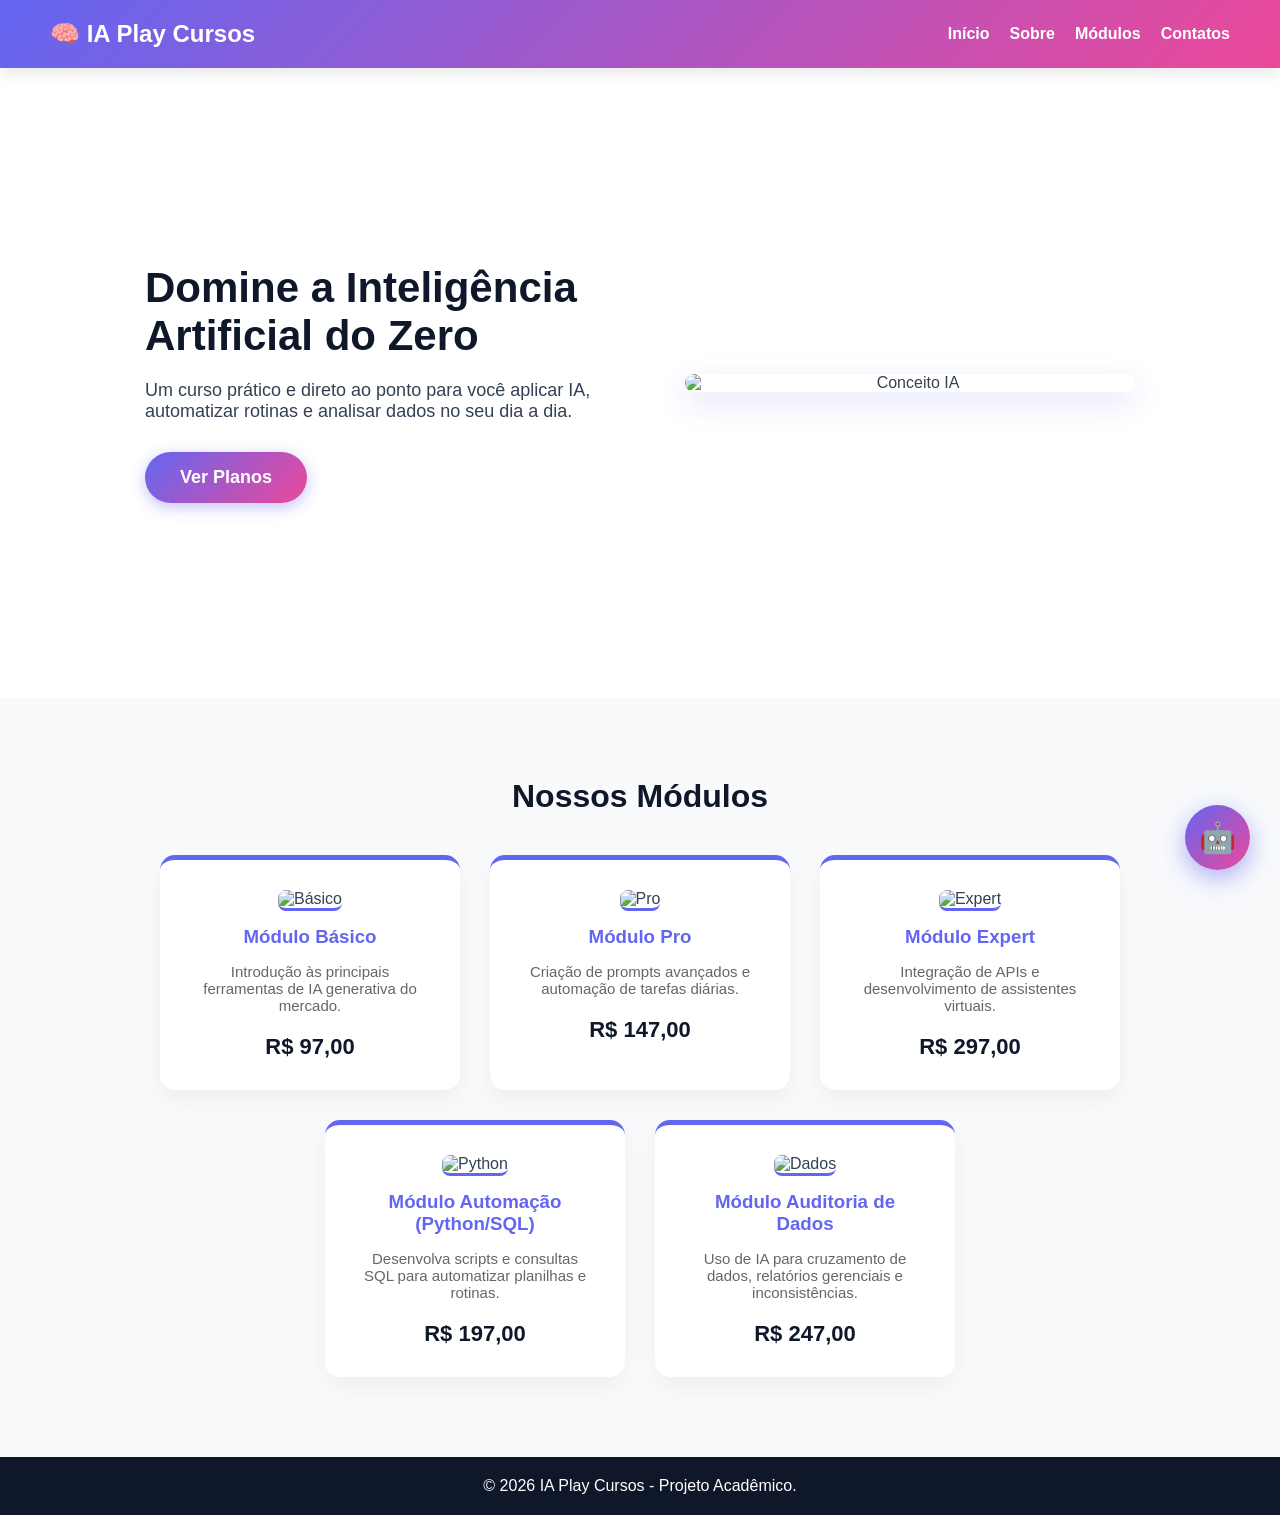
==== index.html @ ae582a71 "Add files via upload" ====
<!DOCTYPE html>
<html lang="pt-BR">
<head>
    <meta charset="UTF-8">
    <meta name="viewport" content="width=device-width, initial-scale=1.0">
    <title>IA Play - Cursos de Inteligência Artificial</title>
    <link rel="stylesheet" href="style.css">
</head>
<body>

    <!-- CABEÇALHO -->
    <header>
        <div class="logo">
            <h1>🧠 IA Play Cursos</h1>
        </div>
        <nav>
            <ul>
                <li><a href="index.html">Início</a></li>
                <li><a href="sobre.html">Sobre</a></li>
                <li><a href="index.html#modulos">Módulos</a></li>
                <li><a href="contato.html">Contatos</a></li>
            </ul>
        </nav>
    </header>

    <main>
        <!-- SEÇÃO INÍCIO (HERO COM IMAGEM) -->
        <section id="inicio" class="hero" style="display: flex; align-items: center; justify-content: center; gap: 40px; flex-wrap: wrap;">
            <div style="max-width: 500px; text-align: left;">
                <h2 style="font-size: 42px;">Domine a Inteligência Artificial do Zero</h2>
                <p>Um curso prático e direto ao ponto para você aplicar IA, automatizar rotinas e analisar dados no seu dia a dia.</p>
                <a href="index.html#modulos" class="btn-comprar">Ver Planos</a>
            </div>
            <img src="https://images.unsplash.com/photo-1677442136019-21780ecad995?auto=format&fit=crop&w=500&q=80" alt="Conceito IA" style="width: 100%; max-width: 450px; border-radius: 20px; box-shadow: 0 10px 30px rgba(99, 102, 241, 0.2);">
        </section>

        <!-- SEÇÃO MÓDULOS (FLEXBOX COM IMAGENS) -->
        <section id="modulos" class="modulos">
            <h2>Nossos Módulos</h2>
            <div class="container-cards">
                <div class="card">
                    <img src="https://images.unsplash.com/photo-1550751827-4bd374c3f58b?auto=format&fit=crop&w=300&q=80" alt="Básico" class="img-card">
                    <h3>Módulo Básico</h3>
                    <p>Introdução às principais ferramentas de IA generativa do mercado.</p>
                    <span class="preco">R$ 97,00</span>
                </div>
                <div class="card">
                    <img src="https://images.unsplash.com/photo-1526374965328-7f61d4dc18c5?auto=format&fit=crop&w=300&q=80" alt="Pro" class="img-card">
                    <h3>Módulo Pro</h3>
                    <p>Criação de prompts avançados e automação de tarefas diárias.</p>
                    <span class="preco">R$ 147,00</span>
                </div>
                <div class="card">
                    <img src="https://images.unsplash.com/photo-1518770660439-4636190af475?auto=format&fit=crop&w=300&q=80" alt="Expert" class="img-card">
                    <h3>Módulo Expert</h3>
                    <p>Integração de APIs e desenvolvimento de assistentes virtuais.</p>
                    <span class="preco">R$ 297,00</span>
                </div>
                <div class="card">
                    <img src="https://rickconlee.com/wp-content/uploads/2022/09/python-scripts-scaled-1-1200x800.webp" alt="Python" class="img-card">
                    <h3>Módulo Automação (Python/SQL)</h3>
                    <p>Desenvolva scripts e consultas SQL para automatizar planilhas e rotinas.</p>
                    <span class="preco">R$ 197,00</span>
                </div>
                <div class="card">
                    <img src="https://images.unsplash.com/photo-1551288049-bebda4e38f71?auto=format&fit=crop&w=300&q=80" alt="Dados" class="img-card">
                    <h3>Módulo Auditoria de Dados</h3>
                    <p>Uso de IA para cruzamento de dados, relatórios gerenciais e inconsistências.</p>
                    <span class="preco">R$ 247,00</span>
                </div>
            </div>
        </section>
    </main>

    <!-- RODAPÉ -->
    <footer>
        <p>&copy; 2026 IA Play Cursos - Projeto Acadêmico.</p>
    </footer>

    <!-- CHATBOT FLUTUANTE -->
    <div class="chatbot-container">
        <button id="btn-toggle-chat" class="btn-toggle-chat">🤖</button>
        <div id="janela-chat" class="janela-chat" style="display: none;">
            <div class="chat-header">
                <h3>Suporte IA Play</h3>
                <button id="btn-fechar-chat">✖</button>
            </div>
            
            <div class="api-config-area">
                <input type="password" id="api-key-input" placeholder="Cole sua API Key (AIza...) aqui..." autocomplete="off">
                <select id="modelo-select" class="modelo-select">
                    <option value="gemini-3.5-flash">Modelo: Gemini 3.5 Flash (Lançamento 2026)</option>
                    <option value="gemini-2.5-flash">Modelo: Gemini 2.5 Flash (Estável)</option>
                </select>
            </div>

            <div id="chat-historico" class="chat-historico">
                <div class="mensagem ia">Olá! Sou o assistente virtual do IA Play. Como posso ajudar com os nossos cursos hoje?</div>
            </div>
            
            <!-- BOTÕES DE FAQ -->
            <div class="faq-sugestoes">
                <button class="btn-faq">Quais são os cursos?</button>
                <button class="btn-faq">Qual o valor do Módulo Automação?</button>
                <button class="btn-faq">Como funciona o suporte?</button>
            </div>

            <div class="chat-input-area">
                <input type="text" id="chat-input" placeholder="Digite sua dúvida..." autocomplete="off">
                <button id="btn-enviar">Enviar</button>
            </div>
        </div>
    </div>

    <script src="script.js"></script>
</body>
</html>
---- style.css ----
/* =========================================
   RESET E VARIÁVEIS GERAIS
========================================= */
* {
    margin: 0;
    padding: 0;
    box-sizing: border-box;
    font-family: 'Segoe UI', Tahoma, Geneva, Verdana, sans-serif;
    scroll-behavior: smooth;
}

:root {
    --cor-primaria: #0f172a; 
    --cor-secundaria: #6366f1; 
    --cor-destaque: #ec4899; 
    --cor-fundo: #f8fafc; 
    --cor-texto: #334155; 
    --cor-branca: #ffffff;
    --gradiente-ia: linear-gradient(135deg, var(--cor-secundaria), var(--cor-destaque));
}

body {
    background-color: var(--cor-fundo);
    color: var(--cor-texto);
}

/* =========================================
   CABEÇALHO E NAVEGAÇÃO
========================================= */
header {
    background: var(--gradiente-ia);
    color: var(--cor-branca);
    display: flex;
    justify-content: space-between;
    align-items: center;
    padding: 20px 50px;
    position: sticky;
    top: 0;
    z-index: 100;
    box-shadow: 0 4px 15px rgba(0,0,0,0.1);
}

header .logo h1 {
    font-size: 24px;
}

nav ul {
    list-style: none;
    display: flex;
    gap: 20px;
}

nav ul li a {
    color: var(--cor-branca);
    text-decoration: none;
    font-weight: bold;
    transition: 0.3s;
}

nav ul li a:hover {
    color: #e2e8f0;
}

/* =========================================
   SEÇÕES PRINCIPAIS E BOTÕES
========================================= */
section {
    padding: 80px 20px;
    text-align: center;
    min-height: 70vh;
}

section h2 {
    font-size: 32px;
    margin-bottom: 20px;
    color: var(--cor-primaria);
}

.hero {
    background-color: var(--cor-branca);
    padding: 100px 20px;
}

.hero p {
    font-size: 18px;
    margin-bottom: 30px;
}

.btn-comprar {
    background: var(--gradiente-ia);
    color: var(--cor-branca);
    padding: 15px 35px;
    text-decoration: none;
    border-radius: 30px;
    font-weight: bold;
    font-size: 18px;
    display: inline-block;
    transition: all 0.3s ease;
    border: none;
    box-shadow: 0 4px 15px rgba(99, 102, 241, 0.4);
}

.btn-comprar:hover {
    transform: scale(1.05);
    box-shadow: 0 6px 20px rgba(236, 72, 153, 0.5);
}

/* =========================================
   CARDS DE PRODUTOS (FLEXBOX)
========================================= */
.container-cards {
    display: flex;
    justify-content: center;
    gap: 30px;
    flex-wrap: wrap;
    margin-top: 40px;
}

.card {
    background-color: var(--cor-branca);
    width: 300px;
    padding: 30px;
    border-radius: 15px;
    box-shadow: 0 10px 25px rgba(0,0,0,0.05);
    transition: all 0.3s ease;
    border-top: 5px solid var(--cor-secundaria);
    position: relative;
    overflow: hidden;
}

.card:hover {
    transform: translateY(-12px);
    box-shadow: 0 15px 35px rgba(99, 102, 241, 0.2);
    border-top: 5px solid var(--cor-destaque);
}

.img-card {
    width: 100%;
    height: 160px;
    object-fit: cover;
    border-radius: 8px;
    margin-bottom: 15px;
    border-bottom: 3px solid var(--cor-secundaria);
}

.card h3 {
    margin-bottom: 15px;
    color: var(--cor-secundaria);
}

.card p {
    margin-bottom: 20px;
    font-size: 15px;
    color: #666;
}

.card .preco {
    font-size: 22px;
    font-weight: bold;
    color: var(--cor-primaria);
}

/* =========================================
   INTERFACE DO CHATBOT FLUTUANTE
========================================= */
.btn-toggle-chat {
    position: fixed;
    bottom: 30px;
    right: 30px;
    width: 65px;
    height: 65px;
    border-radius: 50%;
    background: var(--gradiente-ia);
    color: var(--cor-branca);
    font-size: 30px;
    border: none;
    cursor: pointer;
    box-shadow: 0 8px 25px rgba(99, 102, 241, 0.5);
    z-index: 999;
    transition: transform 0.3s ease;
}

.btn-toggle-chat:hover {
    transform: scale(1.1);
}

.janela-chat {
    position: fixed;
    bottom: 110px;
    right: 30px;
    width: 350px;
    height: 500px;
    background-color: var(--cor-branca);
    border-radius: 15px;
    box-shadow: 0 10px 40px rgba(0,0,0,0.2);
    display: flex;
    flex-direction: column;
    overflow: hidden;
    z-index: 999;
    border: 1px solid #e2e8f0;
}

.chat-header {
    background: var(--gradiente-ia);
    color: var(--cor-branca);
    padding: 15px 20px;
    display: flex;
    justify-content: space-between;
    align-items: center;
}

.chat-header h3 {
    font-size: 16px;
    margin: 0;
}

#btn-fechar-chat {
    background: transparent;
    border: none;
    color: var(--cor-branca);
    font-size: 18px;
    cursor: pointer;
}

.api-config-area {
    background-color: #fffbeb;
    padding: 10px;
    border-bottom: 1px solid #fcd34d;
}

#api-key-input {
    width: 100%;
    padding: 8px;
    border: 1px solid #fcd34d;
    border-radius: 5px;
    font-size: 12px;
    outline: none;
}

.modelo-select {
    width: 100%;
    padding: 8px;
    margin-top: 8px;
    border: 1px solid #fcd34d;
    border-radius: 5px;
    font-size: 12px;
    outline: none;
    background-color: var(--cor-branca);
    color: var(--cor-texto);
    cursor: pointer;
}

.chat-historico {
    flex: 1;
    padding: 15px;
    overflow-y: auto;
    display: flex;
    flex-direction: column;
    gap: 15px;
    background-color: #f8fafc;
}

.mensagem {
    max-width: 85%;
    padding: 10px 15px;
    border-radius: 12px;
    font-size: 14px;
    line-height: 1.4;
    text-align: left;
}

.mensagem.usuario {
    background: var(--cor-secundaria);
    color: var(--cor-branca);
    align-self: flex-end;
    border-bottom-right-radius: 0;
}

.mensagem.ia {
    background-color: #e2e8f0;
    color: var(--cor-texto);
    align-self: flex-start;
    border-bottom-left-radius: 0;
}

/* =========================================
   FAQ CHIPS (PERGUNTAS FREQUENTES)
========================================= */
.faq-sugestoes {
    display: flex;
    gap: 8px;
    padding: 10px 15px;
    background-color: var(--cor-branca);
    border-top: 1px solid #e2e8f0;
    overflow-x: auto;
    white-space: nowrap;
}

.faq-sugestoes::-webkit-scrollbar {
    display: none;
}

.btn-faq {
    background-color: #f1f5f9;
    color: var(--cor-texto);
    border: 1px solid #cbd5e1;
    padding: 8px 14px;
    border-radius: 20px;
    font-size: 12px;
    cursor: pointer;
    transition: all 0.2s ease;
}

.btn-faq:hover {
    background-color: var(--cor-secundaria);
    color: var(--cor-branca);
    border-color: var(--cor-secundaria);
}

.chat-input-area {
    display: flex;
    padding: 15px;
    background-color: var(--cor-branca);
    border-top: 1px solid #e2e8f0;
}

#chat-input {
    flex: 1;
    padding: 10px;
    border: 1px solid #cbd5e1;
    border-radius: 8px;
    outline: none;
    font-size: 14px;
}

#btn-enviar {
    background: var(--cor-secundaria);
    color: var(--cor-branca);
    border: none;
    padding: 0 15px;
    margin-left: 10px;
    border-radius: 8px;
    cursor: pointer;
    font-weight: bold;
    transition: 0.3s;
}

#btn-enviar:hover {
    background: var(--cor-destaque);
}

/* =========================================
   RODAPÉ
========================================= */
footer {
    background-color: var(--cor-primaria);
    color: var(--cor-branca);
    text-align: center;
    padding: 20px;
}

/* =========================================
   RESPONSIVIDADE (Mobile)
========================================= */
@media (max-width: 768px) {
    header {
        flex-direction: column;
        gap: 15px;
        text-align: center;
        padding: 15px 20px;
    }

    nav ul {
        flex-wrap: wrap;
        justify-content: center;
        gap: 10px;
    }

    section {
        padding: 50px 15px;
    }

    .hero h2 {
        font-size: 26px;
    }

    .container-cards {
        flex-direction: column;
        align-items: center;
    }

    .card {
        width: 100%;
        max-width: 350px;
    }

    .janela-chat {
        width: 90%;
        right: 5%;
        bottom: 100px;
        height: 480px; /* Um pouco maior para caber os botões FAQ */
    }
}
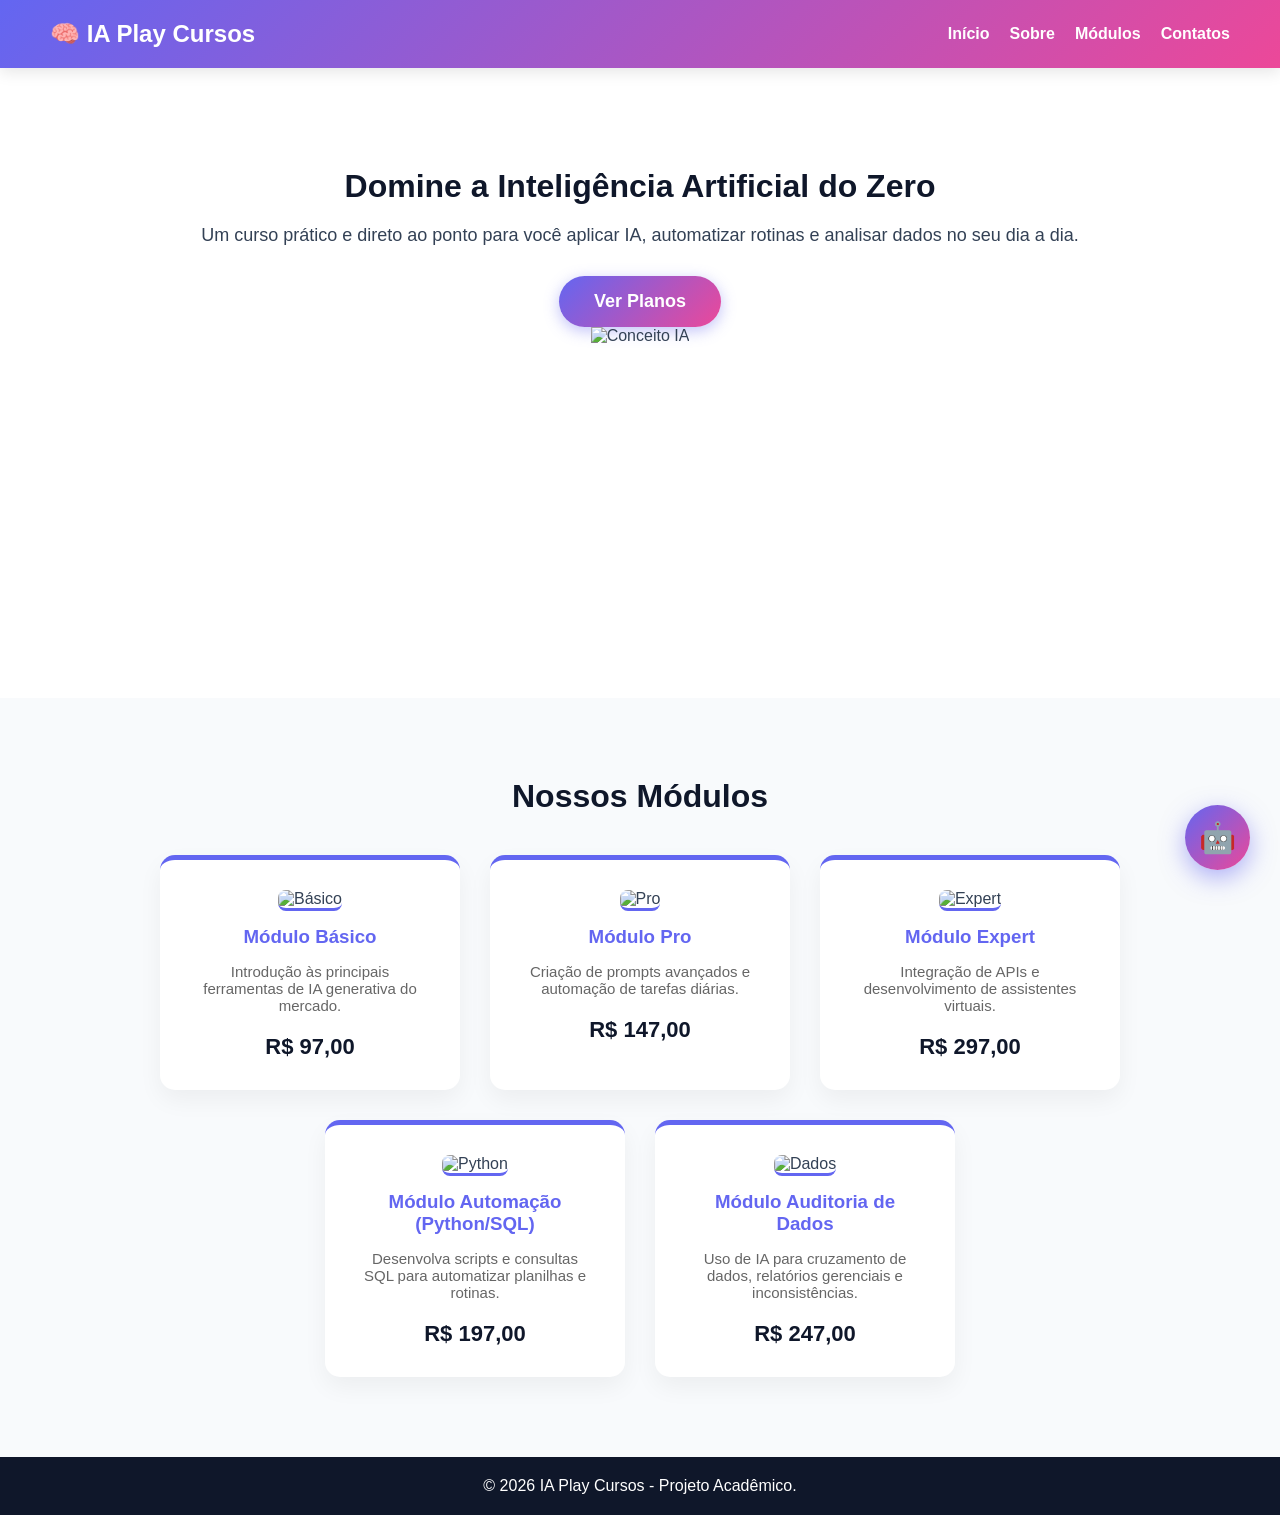
==== commit 838fcba6: "Update index.html Chatbot conversacional com memória de nome" ====
--- a/index.html
+++ b/index.html
@@ -25,13 +25,13 @@
 
     <main>
         <!-- SEÇÃO INÍCIO (HERO COM IMAGEM) -->
-        <section id="inicio" class="hero" style="display: flex; align-items: center; justify-content: center; gap: 40px; flex-wrap: wrap;">
-            <div style="max-width: 500px; text-align: left;">
-                <h2 style="font-size: 42px;">Domine a Inteligência Artificial do Zero</h2>
+        <section id="inicio" class="hero hero-inicio">
+            <div class="hero-texto">
+                <h2>Domine a Inteligência Artificial do Zero</h2>
                 <p>Um curso prático e direto ao ponto para você aplicar IA, automatizar rotinas e analisar dados no seu dia a dia.</p>
                 <a href="index.html#modulos" class="btn-comprar">Ver Planos</a>
             </div>
-            <img src="https://images.unsplash.com/photo-1677442136019-21780ecad995?auto=format&fit=crop&w=500&q=80" alt="Conceito IA" style="width: 100%; max-width: 450px; border-radius: 20px; box-shadow: 0 10px 30px rgba(99, 102, 241, 0.2);">
+            <img src="https://images.unsplash.com/photo-1677442136019-21780ecad995?auto=format&fit=crop&w=500&q=80" alt="Conceito IA" class="hero-imagem">
         </section>
 
         <!-- SEÇÃO MÓDULOS (FLEXBOX COM IMAGENS) -->
@@ -57,7 +57,7 @@
                     <span class="preco">R$ 297,00</span>
                 </div>
                 <div class="card">
-                    <img src="https://rickconlee.com/wp-content/uploads/2022/09/python-scripts-scaled-1-1200x800.webp" alt="Python" class="img-card">
+                    <img src="https://images.unsplash.com/photo-1526379095098-d400fd0bf935?auto=format&fit=crop&w=300&q=80" alt="Python" class="img-card">
                     <h3>Módulo Automação (Python/SQL)</h3>
                     <p>Desenvolva scripts e consultas SQL para automatizar planilhas e rotinas.</p>
                     <span class="preco">R$ 197,00</span>
@@ -95,7 +95,7 @@
             </div>
 
             <div id="chat-historico" class="chat-historico">
-                <div class="mensagem ia">Olá! Sou o assistente virtual do IA Play. Como posso ajudar com os nossos cursos hoje?</div>
+                <div class="mensagem ia">Olá! Sou a Mia, assistente virtual da IA Play Cursos. Qual é o seu nome?</div>
             </div>
             
             <!-- BOTÕES DE FAQ -->
@@ -114,4 +114,4 @@
 
     <script src="script.js"></script>
 </body>
-</html>+</html>
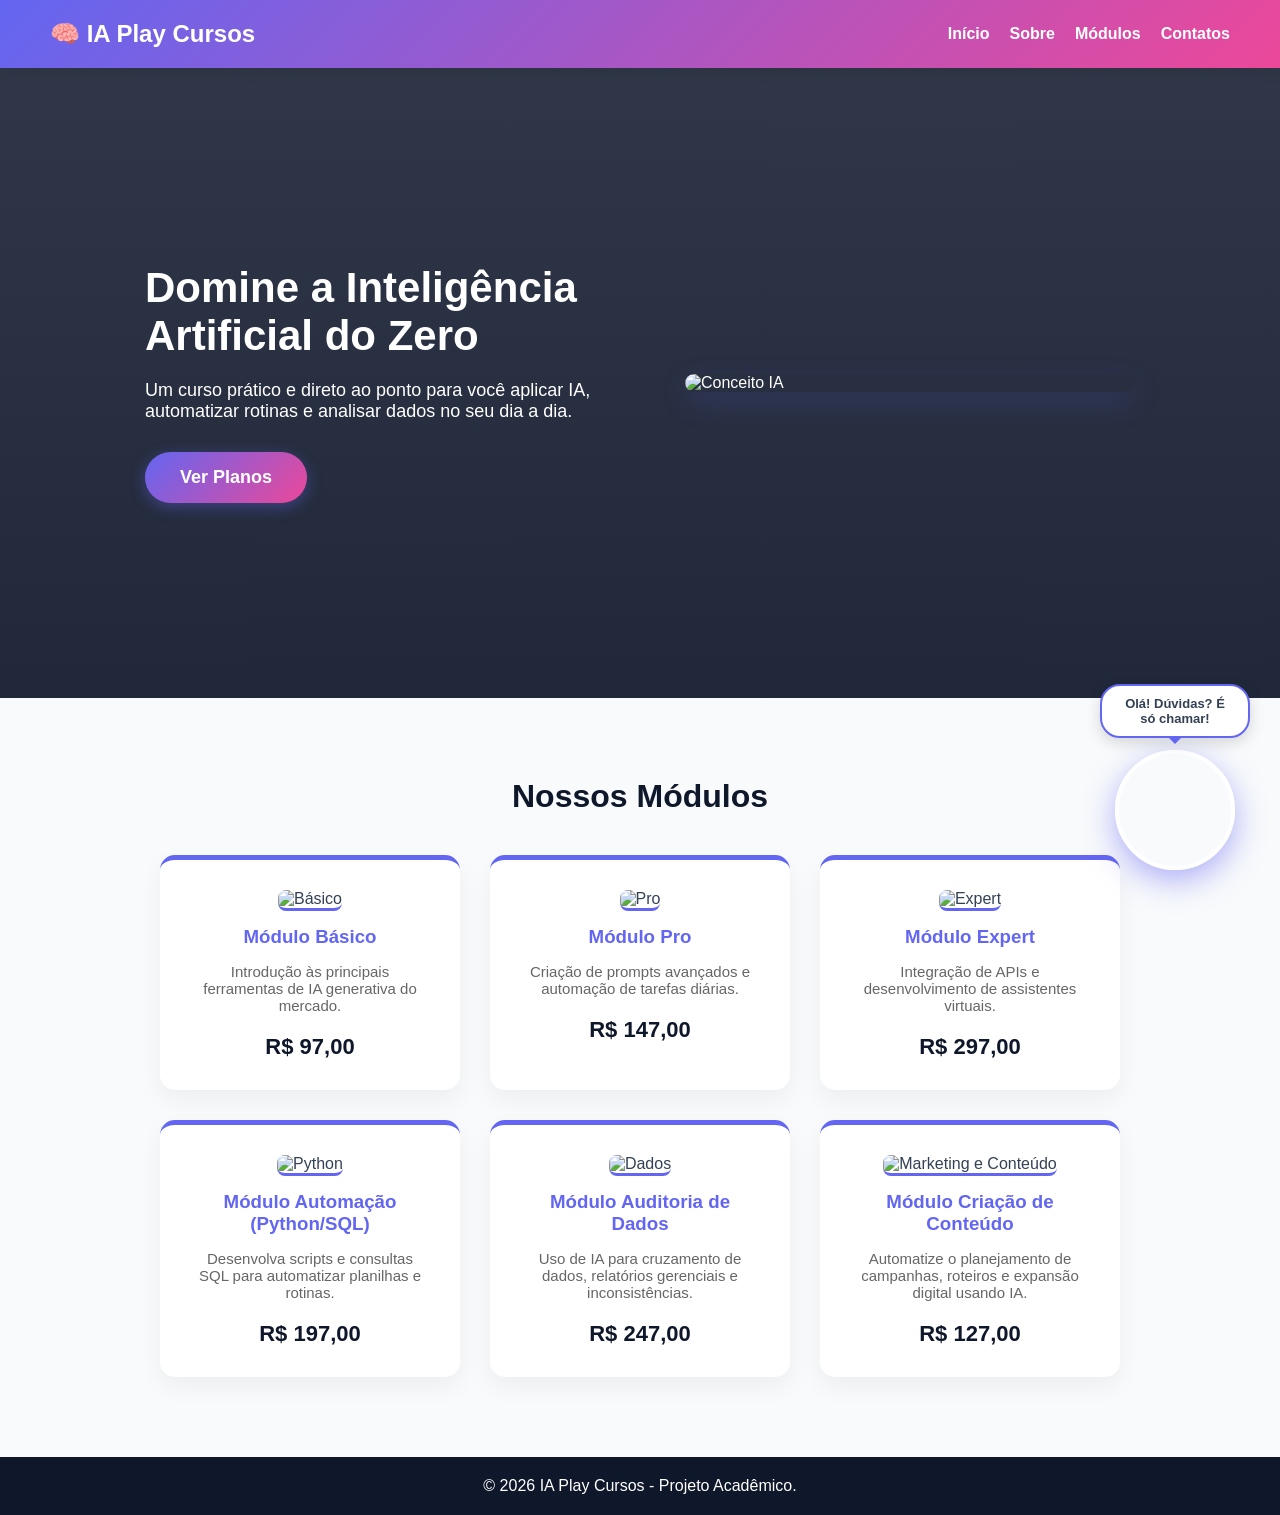
==== commit 49a25c59: "Add files via upload" ====
--- a/index.html
+++ b/index.html
@@ -8,12 +8,18 @@
 </head>
 <body>
 
-    <!-- CABEÇALHO -->
     <header>
         <div class="logo">
             <h1>🧠 IA Play Cursos</h1>
         </div>
-        <nav>
+        
+        <button class="menu-toggle" id="mobile-menu" aria-label="Abrir menu">
+            <span class="bar"></span>
+            <span class="bar"></span>
+            <span class="bar"></span>
+        </button>
+
+        <nav id="nav-menu">
             <ul>
                 <li><a href="index.html">Início</a></li>
                 <li><a href="sobre.html">Sobre</a></li>
@@ -24,8 +30,7 @@
     </header>
 
     <main>
-        <!-- SEÇÃO INÍCIO (HERO COM IMAGEM) -->
-        <section id="inicio" class="hero hero-inicio">
+        <section id="inicio" class="hero hero-inicio hero-bg-index">
             <div class="hero-texto">
                 <h2>Domine a Inteligência Artificial do Zero</h2>
                 <p>Um curso prático e direto ao ponto para você aplicar IA, automatizar rotinas e analisar dados no seu dia a dia.</p>
@@ -34,7 +39,6 @@
             <img src="https://images.unsplash.com/photo-1677442136019-21780ecad995?auto=format&fit=crop&w=500&q=80" alt="Conceito IA" class="hero-imagem">
         </section>
 
-        <!-- SEÇÃO MÓDULOS (FLEXBOX COM IMAGENS) -->
         <section id="modulos" class="modulos">
             <h2>Nossos Módulos</h2>
             <div class="container-cards">
@@ -68,37 +72,42 @@
                     <p>Uso de IA para cruzamento de dados, relatórios gerenciais e inconsistências.</p>
                     <span class="preco">R$ 247,00</span>
                 </div>
+                <div class="card">
+                    <img src="https://images.unsplash.com/photo-1611162617474-5b21e879e113?auto=format&fit=crop&w=300&q=80" alt="Marketing e Conteúdo" class="img-card">
+                    <h3>Módulo Criação de Conteúdo</h3>
+                    <p>Automatize o planejamento de campanhas, roteiros e expansão digital usando IA.</p>
+                    <span class="preco">R$ 127,00</span>
+                </div>
             </div>
         </section>
     </main>
 
-    <!-- RODAPÉ -->
     <footer>
         <p>&copy; 2026 IA Play Cursos - Projeto Acadêmico.</p>
     </footer>
 
-    <!-- CHATBOT FLUTUANTE -->
     <div class="chatbot-container">
-        <button id="btn-toggle-chat" class="btn-toggle-chat">🤖</button>
+        <div id="btn-toggle-chat" class="widget-mia-flutuante">
+            <div class="balao-fala" id="balao-fala">Olá! Dúvidas? É só chamar!</div>
+            <video src="mia.mp4" class="mia-widget-img" autoplay loop muted playsinline></video>
+        </div>
+        
         <div id="janela-chat" class="janela-chat" style="display: none;">
+            
             <div class="chat-header">
-                <h3>Suporte IA Play</h3>
-                <button id="btn-fechar-chat">✖</button>
-            </div>
-            
-            <div class="api-config-area">
-                <input type="password" id="api-key-input" placeholder="Cole sua API Key (AIza...) aqui..." autocomplete="off">
-                <select id="modelo-select" class="modelo-select">
-                    <option value="gemini-3.5-flash">Modelo: Gemini 3.5 Flash (Lançamento 2026)</option>
-                    <option value="gemini-2.5-flash">Modelo: Gemini 2.5 Flash (Estável)</option>
-                </select>
+                <div class="chat-perfil">
+                    <h3 style="margin: 0; font-size: 16px;">Mia - Suporte</h3>
+                    <span style="font-size: 11px; opacity: 0.9; display: flex; align-items: center; gap: 6px;">
+                        <span class="status-online-dot"></span> Online agora
+                    </span>
+                </div>
+                <button id="btn-fechar-chat" style="font-size: 20px;">✖</button>
             </div>
 
             <div id="chat-historico" class="chat-historico">
                 <div class="mensagem ia">Olá! Sou a Mia, assistente virtual da IA Play Cursos. Qual é o seu nome?</div>
             </div>
             
-            <!-- BOTÕES DE FAQ -->
             <div class="faq-sugestoes">
                 <button class="btn-faq">Quais são os cursos?</button>
                 <button class="btn-faq">Qual o valor do Módulo Automação?</button>
@@ -114,4 +123,4 @@
 
     <script src="script.js"></script>
 </body>
-</html>
+</html>
--- a/style.css
+++ b/style.css
@@ -62,6 +62,27 @@
 }
 
 /* =========================================
+   MENU HAMBÚRGUER (Escondido no Desktop)
+========================================= */
+.menu-toggle {
+    display: none;
+    flex-direction: column;
+    gap: 5px;
+    background: none;
+    border: none;
+    cursor: pointer;
+    z-index: 101; 
+}
+
+.menu-toggle .bar {
+    width: 25px;
+    height: 3px;
+    background-color: var(--cor-branca);
+    transition: all 0.3s ease;
+    border-radius: 2px;
+}
+
+/* =========================================
    SEÇÕES PRINCIPAIS E BOTÕES
 ========================================= */
 section {
@@ -79,6 +100,31 @@
 .hero {
     background-color: var(--cor-branca);
     padding: 100px 20px;
+}
+
+.hero-inicio {
+    display: flex;
+    align-items: center;
+    justify-content: center;
+    gap: 40px;
+    flex-wrap: wrap;
+    text-align: left;
+}
+
+.hero-texto {
+    max-width: 500px;
+    text-align: left;
+}
+
+.hero-texto h2 {
+    font-size: 42px;
+}
+
+.hero-imagem {
+    width: 100%;
+    max-width: 450px;
+    border-radius: 20px;
+    box-shadow: 0 10px 30px rgba(99, 102, 241, 0.2);
 }
 
 .hero p {
@@ -106,14 +152,15 @@
 }
 
 /* =========================================
-   CARDS DE PRODUTOS (FLEXBOX)
+   CARDS DE PRODUTOS (FLEXBOX 3x2)
 ========================================= */
 .container-cards {
     display: flex;
     justify-content: center;
     gap: 30px;
     flex-wrap: wrap;
-    margin-top: 40px;
+    margin: 40px auto 0;
+    max-width: 960px; /* Trava a largura máxima para 3 cards */
 }
 
 .card {
@@ -161,29 +208,80 @@
 }
 
 /* =========================================
-   INTERFACE DO CHATBOT FLUTUANTE
-========================================= */
-.btn-toggle-chat {
+   WIDGET FLUTUANTE DA MIA (TAMANHO AMPLIADO)
+========================================= */
+.widget-mia-flutuante {
     position: fixed;
     bottom: 30px;
     right: 30px;
-    width: 65px;
-    height: 65px;
+    display: flex;
+    flex-direction: column;
+    align-items: center;
+    cursor: pointer;
+    z-index: 999;
+    transition: all 0.3s cubic-bezier(0.175, 0.885, 0.32, 1.275); 
+    user-select: none;
+}
+
+.widget-mia-flutuante:active {
+    transform: scale(0.95);
+}
+
+.balao-fala {
+    background: var(--cor-branca);
+    color: var(--cor-texto);
+    padding: 10px 15px;
+    border-radius: 20px;
+    font-size: 13px;
+    font-weight: bold;
+    box-shadow: 0 5px 15px rgba(0,0,0,0.15);
+    margin-bottom: 12px;
+    position: relative;
+    text-align: center;
+    max-width: 150px;
+    animation: pulsar-balao 3s infinite;
+    transition: opacity 0.5s ease; 
+    border: 2px solid var(--cor-secundaria);
+}
+
+.balao-fala::after {
+    content: '';
+    position: absolute;
+    bottom: -8px;
+    left: 50%;
+    transform: translateX(-50%);
+    border-width: 8px 8px 0;
+    border-style: solid;
+    border-color: var(--cor-secundaria) transparent transparent transparent;
+}
+
+.mia-widget-img {
+    width: 120px !important;  
+    height: 120px !important; 
     border-radius: 50%;
-    background: var(--gradiente-ia);
-    color: var(--cor-branca);
-    font-size: 30px;
-    border: none;
-    cursor: pointer;
-    box-shadow: 0 8px 25px rgba(99, 102, 241, 0.5);
-    z-index: 999;
-    transition: transform 0.3s ease;
-}
-
-.btn-toggle-chat:hover {
-    transform: scale(1.1);
-}
-
+    object-fit: cover;
+    border: 4px solid var(--cor-branca);
+    box-shadow: 0 10px 30px rgba(99, 102, 241, 0.5);
+    animation: acenar-flutuar 3.5s ease-in-out infinite;
+    display: block;
+}
+
+@keyframes acenar-flutuar {
+    0% { transform: translateY(0px) rotate(0deg); }
+    25% { transform: translateY(-8px) rotate(8deg); }
+    50% { transform: translateY(-12px) rotate(-5deg); }
+    75% { transform: translateY(-8px) rotate(8deg); }
+    100% { transform: translateY(0px) rotate(0deg); }
+}
+
+@keyframes pulsar-balao {
+    0%, 100% { transform: scale(1); }
+    50% { transform: scale(1.05); }
+}
+
+/* =========================================
+   JANELA DO CHAT
+========================================= */
 .janela-chat {
     position: fixed;
     bottom: 110px;
@@ -207,6 +305,21 @@
     display: flex;
     justify-content: space-between;
     align-items: center;
+}
+
+/* Bolinha Verde Piscante */
+.status-online-dot {
+    display: inline-block;
+    width: 10px;
+    height: 10px;
+    background-color: #22c55e;
+    border-radius: 50%;
+    animation: piscar 2s infinite;
+}
+
+@keyframes piscar {
+    0%, 100% { opacity: 1; }
+    50% { opacity: 0.4; }
 }
 
 .chat-header h3 {
@@ -283,9 +396,6 @@
     border-bottom-left-radius: 0;
 }
 
-/* =========================================
-   FAQ CHIPS (PERGUNTAS FREQUENTES)
-========================================= */
 .faq-sugestoes {
     display: flex;
     gap: 8px;
@@ -349,9 +459,6 @@
     background: var(--cor-destaque);
 }
 
-/* =========================================
-   RODAPÉ
-========================================= */
 footer {
     background-color: var(--cor-primaria);
     color: var(--cor-branca);
@@ -364,24 +471,64 @@
 ========================================= */
 @media (max-width: 768px) {
     header {
+        flex-direction: row; 
+        justify-content: space-between;
+        padding: 15px 20px;
+    }
+
+    .menu-toggle {
+        display: flex; 
+    }
+
+    #nav-menu {
+        position: absolute;
+        top: 100%;
+        left: 0;
+        width: 100%;
+        background: var(--gradiente-ia);
+        box-shadow: 0 4px 15px rgba(0,0,0,0.1);
+        overflow: hidden;
+        max-height: 0; 
+        transition: max-height 0.3s ease-in-out;
+    }
+
+    #nav-menu.ativo {
+        max-height: 300px; 
+    }
+
+    nav ul {
         flex-direction: column;
-        gap: 15px;
+        width: 100%;
+        padding: 20px 0;
+        gap: 20px;
         text-align: center;
-        padding: 15px 20px;
-    }
-
-    nav ul {
-        flex-wrap: wrap;
-        justify-content: center;
-        gap: 10px;
+    }
+    
+    .menu-toggle.ativo .bar:nth-child(1) {
+        transform: translateY(8px) rotate(45deg);
+    }
+    .menu-toggle.ativo .bar:nth-child(2) {
+        opacity: 0;
+    }
+    .menu-toggle.ativo .bar:nth-child(3) {
+        transform: translateY(-8px) rotate(-45deg);
     }
 
     section {
         padding: 50px 15px;
     }
 
-    .hero h2 {
+    .hero-texto h2 {
         font-size: 26px;
+    }
+
+    .hero-inicio {
+        flex-direction: column;
+        text-align: center;
+    }
+
+    .hero-texto {
+        text-align: center;
     }
 
     .container-cards {
@@ -397,7 +544,125 @@
     .janela-chat {
         width: 90%;
         right: 5%;
-        bottom: 100px;
-        height: 480px; /* Um pouco maior para caber os botões FAQ */
-    }
+        bottom: 120px;
+        height: 480px; 
+    }
+
+    .widget-mia-flutuante {
+        bottom: 20px;
+        right: 20px;
+    }
+    
+    .mia-widget-img {
+        width: 90px !important;  
+        height: 90px !important; 
+    }
+}
+
+/* =========================================
+   PAINEL ADMIN (GESTAO DE LEADS)
+========================================= */
+.tabela-admin {
+    width: 100%;
+    border-collapse: collapse;
+    background: var(--cor-branca);
+    box-shadow: 0 10px 30px rgba(0,0,0,0.05);
+    border-radius: 10px;
+    overflow: hidden;
+    margin-top: 20px;
+}
+
+.tabela-admin th, .tabela-admin td {
+    padding: 15px 20px;
+    text-align: left;
+    border-bottom: 1px solid #e2e8f0;
+    font-size: 14px;
+}
+
+.tabela-admin th {
+    background-color: var(--cor-primaria);
+    color: var(--cor-branca);
+    font-weight: bold;
+    text-transform: uppercase;
+    font-size: 13px;
+    letter-spacing: 1px;
+}
+
+.tabela-admin tr:hover {
+    background-color: #f8fafc;
+}
+
+.btn-acao {
+    padding: 8px 12px;
+    border: none;
+    border-radius: 6px;
+    cursor: pointer;
+    font-size: 12px;
+    font-weight: bold;
+    color: white;
+    transition: 0.3s;
+    margin-right: 5px;
+}
+
+.btn-editar { background-color: #f59e0b; }
+.btn-editar:hover { background-color: #d97706; }
+
+.btn-excluir { background-color: #ef4444; }
+.btn-excluir:hover { background-color: #dc2626; }
+
+/* =========================================
+   FUNDOS COM IMAGENS E EFEITO OVERLAY (HERO)
+========================================= */
+/* 1. Fundo da Página Início */
+.hero-bg-index {
+    background: linear-gradient(rgba(15, 23, 42, 0.85), rgba(15, 23, 42, 0.95)), url('https://images.unsplash.com/photo-1620712943543-bcc4688e7485?auto=format&fit=crop&w=1920&q=80');
+    background-size: cover;
+    background-position: center;
+    background-attachment: fixed; /* Cria o efeito Parallax */
+    color: var(--cor-branca);
+}
+.hero-bg-index h2, .hero-bg-index p {
+    color: var(--cor-branca);
+}
+
+/* 2. Fundo da Página Sobre */
+.hero-bg-sobre {
+    background: linear-gradient(rgba(15, 23, 42, 0.8), rgba(99, 102, 241, 0.8)), url('https://images.unsplash.com/photo-1522071820081-009f0129c71c?auto=format&fit=crop&w=1920&q=80');
+    background-size: cover;
+    background-position: center;
+    color: var(--cor-branca);
+    min-height: 50vh;
+    display: flex;
+    flex-direction: column;
+    justify-content: center;
+}
+.hero-bg-sobre h2, .hero-bg-sobre strong, .hero-bg-sobre p {
+    color: var(--cor-branca);
+}
+
+/* 3. Fundo da Página de Contato */
+.hero-bg-contato {
+    background: linear-gradient(rgba(15, 23, 42, 0.85), rgba(15, 23, 42, 0.9)), url('https://images.unsplash.com/photo-1516321318423-f06f85e504b3?auto=format&fit=crop&w=1920&q=80');
+    background-size: cover;
+    background-position: center;
+    color: var(--cor-branca);
+}
+.hero-bg-contato h2, .hero-bg-contato h3, .hero-bg-contato p {
+    color: var(--cor-branca);
+}
+
+/* Efeito "Glassmorphism" (Vidro Fosco) para os cards de contato */
+.box-contato {
+    background: rgba(255, 255, 255, 0.1);
+    padding: 30px;
+    border-radius: 15px;
+    backdrop-filter: blur(10px);
+    border: 1px solid rgba(255, 255, 255, 0.2);
+    box-shadow: 0 10px 30px rgba(0,0,0,0.1);
+    flex: 1;
+    min-width: 250px;
+    transition: transform 0.3s ease;
+}
+.box-contato:hover {
+    transform: translateY(-5px);
 }
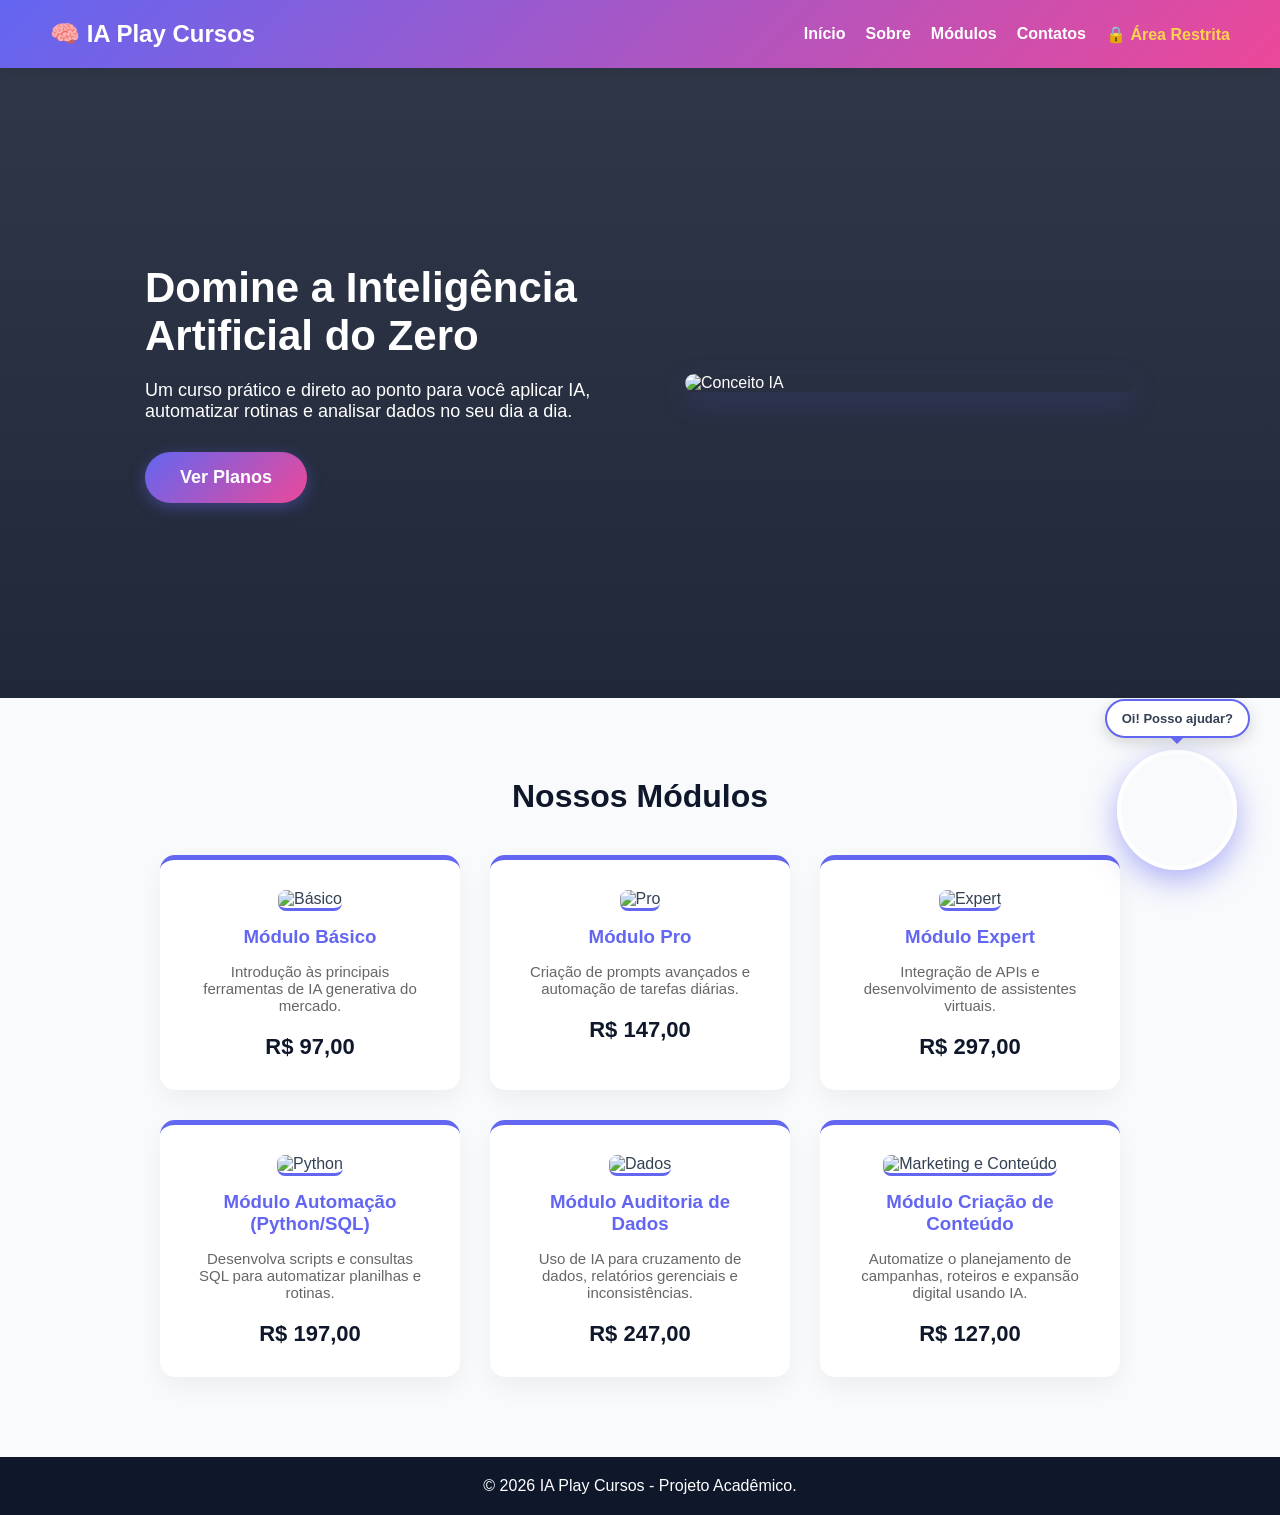
==== commit 5559efdb: "Add files via upload" ====
--- a/index.html
+++ b/index.html
@@ -19,12 +19,13 @@
             <span class="bar"></span>
         </button>
 
-        <nav id="nav-menu">
+      <nav id="nav-menu">
             <ul>
                 <li><a href="index.html">Início</a></li>
                 <li><a href="sobre.html">Sobre</a></li>
                 <li><a href="index.html#modulos">Módulos</a></li>
                 <li><a href="contato.html">Contatos</a></li>
+                <li><a href="login.html" style="color: #fcd34d;">🔒 Área Restrita</a></li>
             </ul>
         </nav>
     </header>
@@ -86,41 +87,68 @@
         <p>&copy; 2026 IA Play Cursos - Projeto Acadêmico.</p>
     </footer>
 
-    <div class="chatbot-container">
-        <div id="btn-toggle-chat" class="widget-mia-flutuante">
-            <div class="balao-fala" id="balao-fala">Olá! Dúvidas? É só chamar!</div>
-            <video src="mia.mp4" class="mia-widget-img" autoplay loop muted playsinline></video>
+    <script src="menu.js"></script>
+
+    <!-- 1. O WIDGET DE VÍDEO DA MIA -->
+    <div class="widget-mia-flutuante" id="icone-mia">
+        <div class="balao-fala">Oi! Posso ajudar?</div>
+        <video src="mia.mp4" class="mia-widget-img" autoplay loop muted playsinline></video>
+    </div>
+
+    <!-- 2. A JANELA (Invisível via Opacity, para não quebrar o Typebot) -->
+    <div class="janela-chat" id="janela-bot" style="visibility: hidden; opacity: 0; pointer-events: none; transition: all 0.3s ease;">
+        <div class="chat-header">
+            <div style="display: flex; align-items: center; gap: 8px;">
+                <span class="status-online-dot"></span>
+                <h3 style="margin: 0;">Mia - IA Play</h3>
+            </div>
+            <button id="btn-fechar-chat" style="background: none; border: none; color: white; font-size: 18px; cursor: pointer;">✖</button>
         </div>
         
-        <div id="janela-chat" class="janela-chat" style="display: none;">
-            
-            <div class="chat-header">
-                <div class="chat-perfil">
-                    <h3 style="margin: 0; font-size: 16px;">Mia - Suporte</h3>
-                    <span style="font-size: 11px; opacity: 0.9; display: flex; align-items: center; gap: 6px;">
-                        <span class="status-online-dot"></span> Online agora
-                    </span>
-                </div>
-                <button id="btn-fechar-chat" style="font-size: 20px;">✖</button>
-            </div>
-
-            <div id="chat-historico" class="chat-historico">
-                <div class="mensagem ia">Olá! Sou a Mia, assistente virtual da IA Play Cursos. Qual é o seu nome?</div>
-            </div>
-            
-            <div class="faq-sugestoes">
-                <button class="btn-faq">Quais são os cursos?</button>
-                <button class="btn-faq">Qual o valor do Módulo Automação?</button>
-                <button class="btn-faq">Como funciona o suporte?</button>
-            </div>
-
-            <div class="chat-input-area">
-                <input type="text" id="chat-input" placeholder="Digite sua dúvida..." autocomplete="off">
-                <button id="btn-enviar">Enviar</button>
-            </div>
-        </div>
+        <!-- CORREÇÃO AQUI: Tag exclusiva exigida pelo Typebot -->
+        <typebot-standard style="width: 100%; flex: 1; border-bottom-left-radius: 15px; border-bottom-right-radius: 15px;"></typebot-standard>
     </div>
 
-    <script src="script.js"></script>
+    <!-- 3. SCRIPT DO TYPEBOT -->
+    <script type="module">
+      import Typebot from 'https://cdn.jsdelivr.net/npm/@typebot.io/js@0/dist/web.js'
+
+      // Ao inicializar, o Typebot procura automaticamente a tag <typebot-standard> e injeta o robô nela
+      Typebot.initStandard({
+        typebot: "my-typebot-vj4rxm6",
+        theme: {
+          chatWindow: { backgroundColor: "#ffffff" }
+        }
+      });
+    </script>
+
+    <!-- 4. CONTROLE DA ANIMAÇÃO DA JANELA -->
+    <script>
+      document.addEventListener("DOMContentLoaded", function() {
+          const iconeMia = document.getElementById('icone-mia');
+          const janelaBot = document.getElementById('janela-bot');
+          const btnFechar = document.getElementById('btn-fechar-chat');
+
+          if (iconeMia && janelaBot && btnFechar) {
+              iconeMia.addEventListener('click', () => {
+                  iconeMia.style.display = 'none'; 
+                  
+                  // Torna a janela 100% visível e interativa
+                  janelaBot.style.visibility = 'visible';
+                  janelaBot.style.opacity = '1';
+                  janelaBot.style.pointerEvents = 'auto';
+              });
+
+              btnFechar.addEventListener('click', () => {
+                  // Esconde a janela novamente
+                  janelaBot.style.visibility = 'hidden';
+                  janelaBot.style.opacity = '0';
+                  janelaBot.style.pointerEvents = 'none';
+                  
+                  iconeMia.style.display = 'flex'; 
+              });
+          }
+      });
+    </script>
 </body>
 </html>
